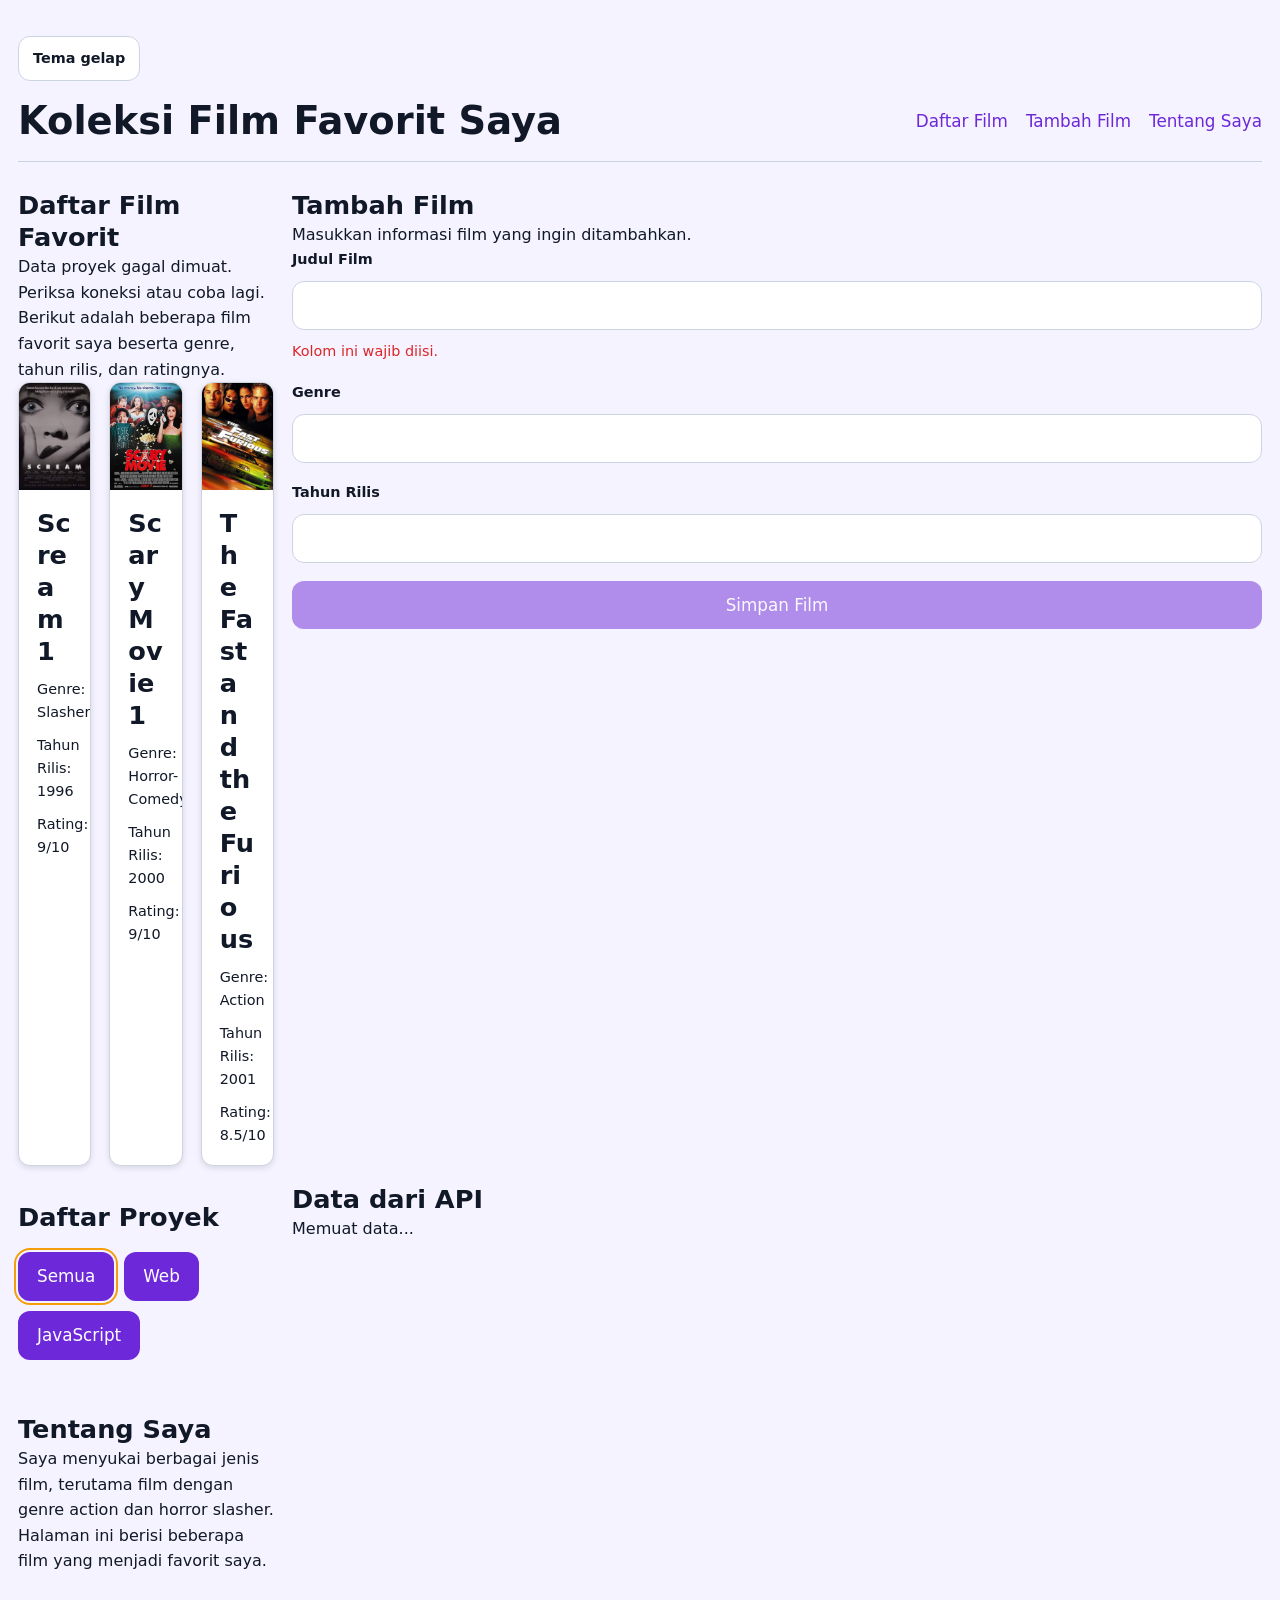
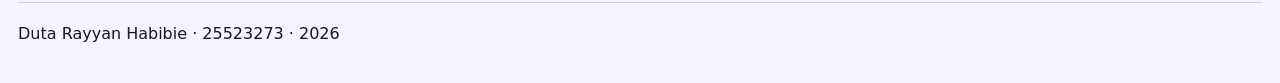
==== worksheet-p11/profil.html @ c275ae07 "worksheet p11" ====
<!DOCTYPE html>
<html lang="id">
<head>
    <meta charset="utf-8">
    <meta name="viewport" content="width=device-width, initial-scale=1.0">
    <title>Koleksi Film Favorit Saya</title>

    <link rel="stylesheet" href="tokens.css">
    <link rel="stylesheet" href="base.css">
    <link rel="stylesheet" href="layout.css">
    <link rel="stylesheet" href="komponen.css">
    <link rel="stylesheet" href="tema.css">
    <link rel="stylesheet" href="responsif.css">
</head>

<body>
    <div class="page">
        
    <header>
        <input type="checkbox" id="tema" class="pengalih-tema">
        <label for="tema" class="tombol-tema">Tema gelap</label>

        <div class="header-baris">
            <h1>Koleksi Film Favorit Saya</h1>

            <nav aria-label="Navigasi utama">
                <ul>
                    <li><a href="#daftar-film">Daftar Film</a></li>
                    <li><a href="#tambah-film">Tambah Film</a></li>
                    <li><a href="#tentang-saya">Tentang Saya</a></li>
                </ul>
            </nav>
        </div>
    </header>

    <main class="isi">
        <section id="daftar-film" class="utama">
            <h2>Daftar Film Favorit</h2>
            
            <p id="pesan-muat" hidden>Memuat data...</p>
            <p id="pesan-galat" role="alert" hidden></p>

            <p>
                Berikut adalah beberapa film favorit saya beserta genre,
                tahun rilis, dan ratingnya.
            </p>

            <div class="galeri">

                <article class="kartu">
                    <img src="scream.jpg" alt="Poster film Scream 1">
                    <div class="info-film">
                        <h3>Scream 1</h3>
                        <p>Genre: Slasher</p>
                        <p>Tahun Rilis: 1996</p>
                        <p>Rating: 9/10</p>
                    </div>
                </article>

                <article class="kartu">
                    <img src="scary-movie.jpg" alt="Poster film Scary Movie 1">
                    <div class="info-film">
                        <h3>Scary Movie 1</h3>
                        <p>Genre: Horror-Comedy</p>
                        <p>Tahun Rilis: 2000</p>
                        <p>Rating: 9/10</p>
                    </div>
                </article>

                <article class="kartu">
                    <img src="fast-furious.jpg" alt="Poster film The Fast and the Furious">
                    <div class="info-film">
                        <h3>The Fast and the Furious</h3>
                        <p>Genre: Action</p>
                        <p>Tahun Rilis: 2001</p>
                        <p>Rating: 8.5/10</p>
                    </div>
                </article>

            </div>

        </section>

        <section id="tambah-film" class="bawah">
            <h2>Tambah Film</h2>

            <p>
                Masukkan informasi film yang ingin ditambahkan.
            </p>

            <form id="form-film">
                <div class="form-kolom">
                    <label for="judul-film">Judul Film</label>
                    <input type="text" id="judul-film" name="judul-film" required>
                    <p class="pesan-galat">Judul film harus diisi.</p>
                </div>

                <div class="form-kolom">
                    <label for="genre">Genre</label>
                    <input
                        type="text"
                        id="genre"
                        name="genre"
                        required
                    >
                    <p class="pesan-galat">Genre harus diisi.</p>
                </div>

                <div class="form-kolom">
                    <label for="tahun-rilis">Tahun Rilis</label>
                    <input
                        type="number"
                        id="tahun-rilis"
                        name="tahun-rilis"
                        min="1900"
                        max="2026"
                        required
                    >
                    <p class="pesan-galat">Masukkan tahun rilis yang benar.</p>
                </div>

                <button type="submit" id="tombol-simpan" disabled>
                Simpan Film
            </button>
            </form>
        </section>

        
        <section id="daftar-proyek" class="bawah">
            <h2>Daftar Proyek</h2>

            <div id="filter-proyek">
                <button type="button" data-kategori="semua" class="aktif">
                    Semua
                </button>
                <button type="button" data-kategori="Web">
                    Web
                </button>
                <button type="button" data-kategori="JavaScript">
                    JavaScript
                </button>
            </div>

            <div id="galeri-proyek" class="galeri"></div>
            <p id="pesan-kosong" hidden>Tidak ada proyek yang ditemukan.</p>
        </section>

        <section id="data-api" class="bawah">
            <h2>Data dari API</h2>

            <p id="status-api" role="status" aria-live="polite">
                Memuat data...
            </p>

            <div id="daftar-api" class="galeri"></div>
        </section>

        <section id="tentang-saya" class="sisi">
            <h2>Tentang Saya</h2>

            <p>
                Saya menyukai berbagai jenis film, terutama film dengan genre action
                dan horror slasher. Halaman ini berisi beberapa film
                yang menjadi favorit saya.
            </p>
        </section>
    </main>

    <footer>
        <p>Duta Rayyan Habibie · 25523273 · 2026</p>
    </footer>
    
<script type="module" src="js/app.js"></script>
<script type="module" src="js/dom.js"></script>

</body>
</html>
---- worksheet-p11/tokens.css ----
/* token primitif */
:root {
    --purple-50: #F5F3FF;
    --purple-700: #6D28D9;
    --gray-900: #111827;
    --gray-200: #CBD5E1;
    --white: #FFFFFF;
    --red-600: #DC2626;
    --amber-500: #F59E0B;

    --space-1: 0.375rem;
    --space-2: 0.625rem;
    --space-3: 0.875rem;
    --space-4: 1.125rem;
    --space-6: 1.75rem;

    --radius-md: 0.75rem;
    --radius-full: 9999px;

    --shadow-1: 0 2px 6px rgba(0, 0, 0, 0.12);

    --text-sm: 0.9rem;
    --text-md: 1.05rem;
    --text-xl: 1.6rem;
    --text-3xl: 2.4rem;
}

/*  — token semantik */
:root {
    --color-bg: var(--purple-50);
    --color-fg: var(--gray-900);
    --color-surface: var(--white);
    --color-border: var(--gray-200);
    --color-primary: var(--purple-700);
    --color-danger: var(--red-600);
    --color-focus: var(--amber-500);

    --card-pad: var(--space-4);
    --section-gap: var(--space-6);
}
---- worksheet-p11/base.css ----
/* Reset dan box sizing */
*,
*::before,
*::after {
    box-sizing: border-box;
}

* {
    margin: 0;
}

/* Gambar responsif */
img {
    max-width: 100%;
    height: auto;
    display: block;
}

/* Tipografi */
html {
    font-size: 100%;
}

body {
    font-family: system-ui, "Segoe UI", Roboto, sans-serif;
    font-size: var(--text-md);
    line-height: 1.6;
    color: var(--color-fg);
    background: var(--color-bg);
    padding: var(--space-4);
}

/* Heading */
h1 {
    font-size: var(--text-3xl);
    line-height: 1.15;
}

h2 {
    font-size: var(--text-xl);
    line-height: 1.25;
}

h3 {
    font-size: var(--text-md);
}

/* Lebar teks agar nyaman dibaca */
main p {
    max-width: 60ch;
}
---- worksheet-p11/layout.css ----
/* Kerangka halaman */

.page {
    display: grid;
    grid-template-rows: auto 1fr auto;
    min-height: 100dvh;
}

/* Header */

header {
    padding-block: var(--space-4);
    border-bottom: 1px solid var(--color-border);
}

.header-baris {
    display: flex;
    align-items: center;
    justify-content: space-between;
    gap: var(--space-4);
    flex-wrap: wrap;
}

/* Navbar */

nav ul {
    display: flex;
    gap: var(--space-4);
    list-style: none;
    padding: 0;
    flex-wrap: wrap;
}

nav a {
    color: var(--color-primary);
    text-decoration: none;
}

nav a:hover {
    text-decoration: underline;
}

/* Layout utama */

.isi {
    display: flex;
    flex-direction: column;
    gap: var(--space-6);
    padding-block: var(--space-6);
}

.isi > * {
    width: 100%;
    min-width: 0;
    box-sizing: border-box;
}

/* Section P8 */

.sisi,
.utama,
.bawah {
    grid-area: auto;
}

/* Daftar proyek P9 */

#daftar-proyek {
    display: flex;
    flex-direction: column;
    gap: var(--space-4);
    margin-top: var(--space-4);
}

#filter-proyek {
    display: flex;
    flex-wrap: wrap;
    gap: var(--space-2);
}

#galeri-proyek {
    display: grid;
    grid-template-columns: repeat(
        auto-fit,
        minmax(min(16rem, 100%), 1fr)
    );
    gap: var(--space-4);
    width: 100%;
}

#galeri-proyek .kartu {
    min-width: 0;
    min-height: 0;
    padding: var(--space-4);
}

#tentang-saya {
    margin-top: var(--space-4);
}

footer {
    padding-block: var(--space-4);
    border-top: 1px solid var(--color-border);
    font-size: var(--text-sm);
}
---- worksheet-p11/komponen.css ----
/* Form */
.form-kolom {
    display: flex;
    flex-direction: column;
    gap: var(--space-2);
}

label {
    font-size: var(--text-sm);
    font-weight: 600;
}

input,
select,
textarea {
    font: inherit;
    padding: var(--space-2) var(--space-3);
    border: 1px solid var(--color-border);
    border-radius: var(--radius-md);
    background: var(--color-surface);
    color: var(--color-fg);
}

/* Tombol */
button {
    font: inherit;
    padding: var(--space-2) var(--space-4);
    border: 1px solid transparent;
    border-radius: var(--radius-md);
    background: var(--color-primary);
    color: var(--color-surface);
    cursor: pointer;
}

button:hover {
    opacity: 0.9;
}

/* Fokus keyboard */
:focus-visible {
    outline: 2px solid var(--color-focus);
    outline-offset: 2px;
}

/* Validasi form */
input:user-invalid {
    border-color: var(--color-danger);
    border-width: 2px;
}

.pesan-galat {
    display: none;
    color: var(--color-danger);
    font-size: var(--text-sm);
}

.form-kolom:has(input:user-invalid) .pesan-galat {
    display: block;
}

/* Tabel */
table {
    width: 100%;
    border-collapse: collapse;
}

th,
td {
    padding: var(--space-2);
    border: 1px solid var(--color-border);
    text-align: left;
}

caption {
    font-weight: 600;
    margin-bottom: var(--space-2);
}

/* Gambar */
figure {
    display: flex;
    flex-direction: column;
    gap: var(--space-2);
}

figcaption {
    font-size: var(--text-sm);
}

.galeri {
    display: grid;
    grid-template-columns: repeat(auto-fit, minmax(16rem, 1fr));
    gap: var(--space-4);
}

.kartu {
    display: grid;
    align-content: start;
    min-height: 14rem;
    background: var(--color-surface);
    border: 1px solid var(--color-border);
    border-radius: var(--radius-md);
    box-shadow: var(--shadow-1);
    overflow: hidden;
    padding: 0;
}

.kartu > img {
    width: 100%;
    aspect-ratio: 2 / 3;
    object-fit: cover;
    display: block;
}

.info-film {
    display: flex;
    flex-direction: column;
    gap: var(--space-2);
    padding: var(--card-pad);
    min-width: 0;
}

.info-film h3 {
    font-size: var(--text-xl);
    line-height: 1.25;
    overflow-wrap: anywhere;
}

.info-film p {
    font-size: var(--text-sm);
}

#daftar-proyek {
    display: grid;
    gap: var(--space-4);
    min-width: 0;
}

#filter-proyek {
    display: flex;
    flex-wrap: wrap;
    gap: var(--space-2);
}

#filter-proyek button.aktif {
    outline: 2px solid var(--color-focus);
    outline-offset: 2px;
}

#galeri-proyek .kartu {
    min-height: 0;
    padding: var(--space-4);
    gap: var(--space-2);
}

#galeri-proyek .kartu h3 {
    overflow-wrap: anywhere;
}

#galeri-proyek .kartu p {
    margin: 0;
}

#pesan-kosong {
    margin: 0;
}

#daftar-proyek,
#tentang-saya {
    margin-top: var(--space-4);
}

#tambah-film {
    min-width: 0;
}

#tambah-film form {
    display: grid;
    gap: var(--space-4);
}

#daftar-film .galeri {
    grid-template-columns: repeat(3, minmax(0, 1fr));
}

#daftar-film .kartu {
    min-width: 0;
}

#daftar-film .info-film {
    padding: var(--space-4);
}

#daftar-film .info-film h3 {
    overflow-wrap: break-word;
}

#galeri-proyek {
    display: grid;
    grid-template-columns: repeat(auto-fit, minmax(min(16rem, 100%), 1fr));
    gap: var(--space-4);
}

#galeri-proyek .kartu {
    min-height: 0;
    padding: var(--space-4);
}

button:disabled {
    opacity: 0.5;
    cursor: not-allowed;
}
---- worksheet-p11/tema.css ----
/* Tema otomatis mengikuti pengaturan sistem */
@media (prefers-color-scheme: dark) {
    :root {
        --color-bg: #0F172A;
        --color-fg: #E2E8F0;
        --color-surface: #1E293B;
        --color-border: #334155;
        --color-primary: var(--purple-700);
        --color-danger: #FF8A8A;
        --color-focus: #FFC000;
        --shadow-1: 0 1px 3px rgba(0, 0, 0, 0.45);
    }
}

/* Tema terang ketika checkbox tidak dicentang */
:root:has(#tema:not(:checked)) {
    --color-bg: #F5F3FF;
    --color-fg: #111827;
    --color-surface: #FFFFFF;
    --color-border: #CBD5E1;
    --color-primary: var(--purple-700);
    --color-danger: #DC2626;
    --color-focus: #F59E0B;
    --shadow-1: 0 2px 6px rgba(0, 0, 0, 0.12);
}

/* Tema gelap ketika checkbox dicentang */
:root:has(#tema:checked) {
    --color-bg: #0F172A;
    --color-fg: #E2E8F0;
    --color-surface: #1E293B;
    --color-border: #334155;
    --color-primary: var(--purple-700);
    --color-danger: #FF8A8A;
    --color-focus: #FFC000;
    --shadow-1: 0 1px 3px rgba(0, 0, 0, 0.45);
}

/* Checkbox asli disembunyikan */
.pengalih-tema {
    position: absolute;
    opacity: 0;
    pointer-events: none;
}

/* Tombol tema */
.tombol-tema {
    display: inline-block;
    padding: var(--space-2) var(--space-3);
    border: 1px solid var(--color-border);
    border-radius: var(--radius-md);
    background: var(--color-surface);
    color: var(--color-fg);
    cursor: pointer;
    margin-bottom: var(--space-4);
}
---- worksheet-p11/responsif.css ----
/* Dasar: layar kecil */
.isi {
    display: grid;
    grid-template-columns: 1fr;
    grid-template-areas:
        "utama"
        "bawah"
        "sisi";
    gap: var(--space-4);
}

.galeri {
    display: grid;
    grid-template-columns: 1fr;
    gap: var(--space-4);
}

/* Tablet */
@media (min-width: 48rem) {
    .galeri {
        grid-template-columns: repeat(2, 1fr);
    }
}

/* Desktop */
@media (min-width: 60rem) {
    .isi {
        grid-template-columns: 16rem 1fr;
        grid-template-areas:
            "sisi utama"
            "sisi bawah";
    }

    .galeri {
        grid-template-columns: repeat(3, 1fr);
    }
}

/* Gambar */
img {
    max-width: 100%;
    height: auto;
}

/* Tabel lebar */
.table-wrap {
    overflow-x: auto;
}

/* Teks */
p {
    font-size: 1rem;
    line-height: 1.6;
}

/* Teks panjang */
.kartu,
.info-film {
    min-width: 0;
}

.info-film h3 {
    overflow-wrap: anywhere;
}
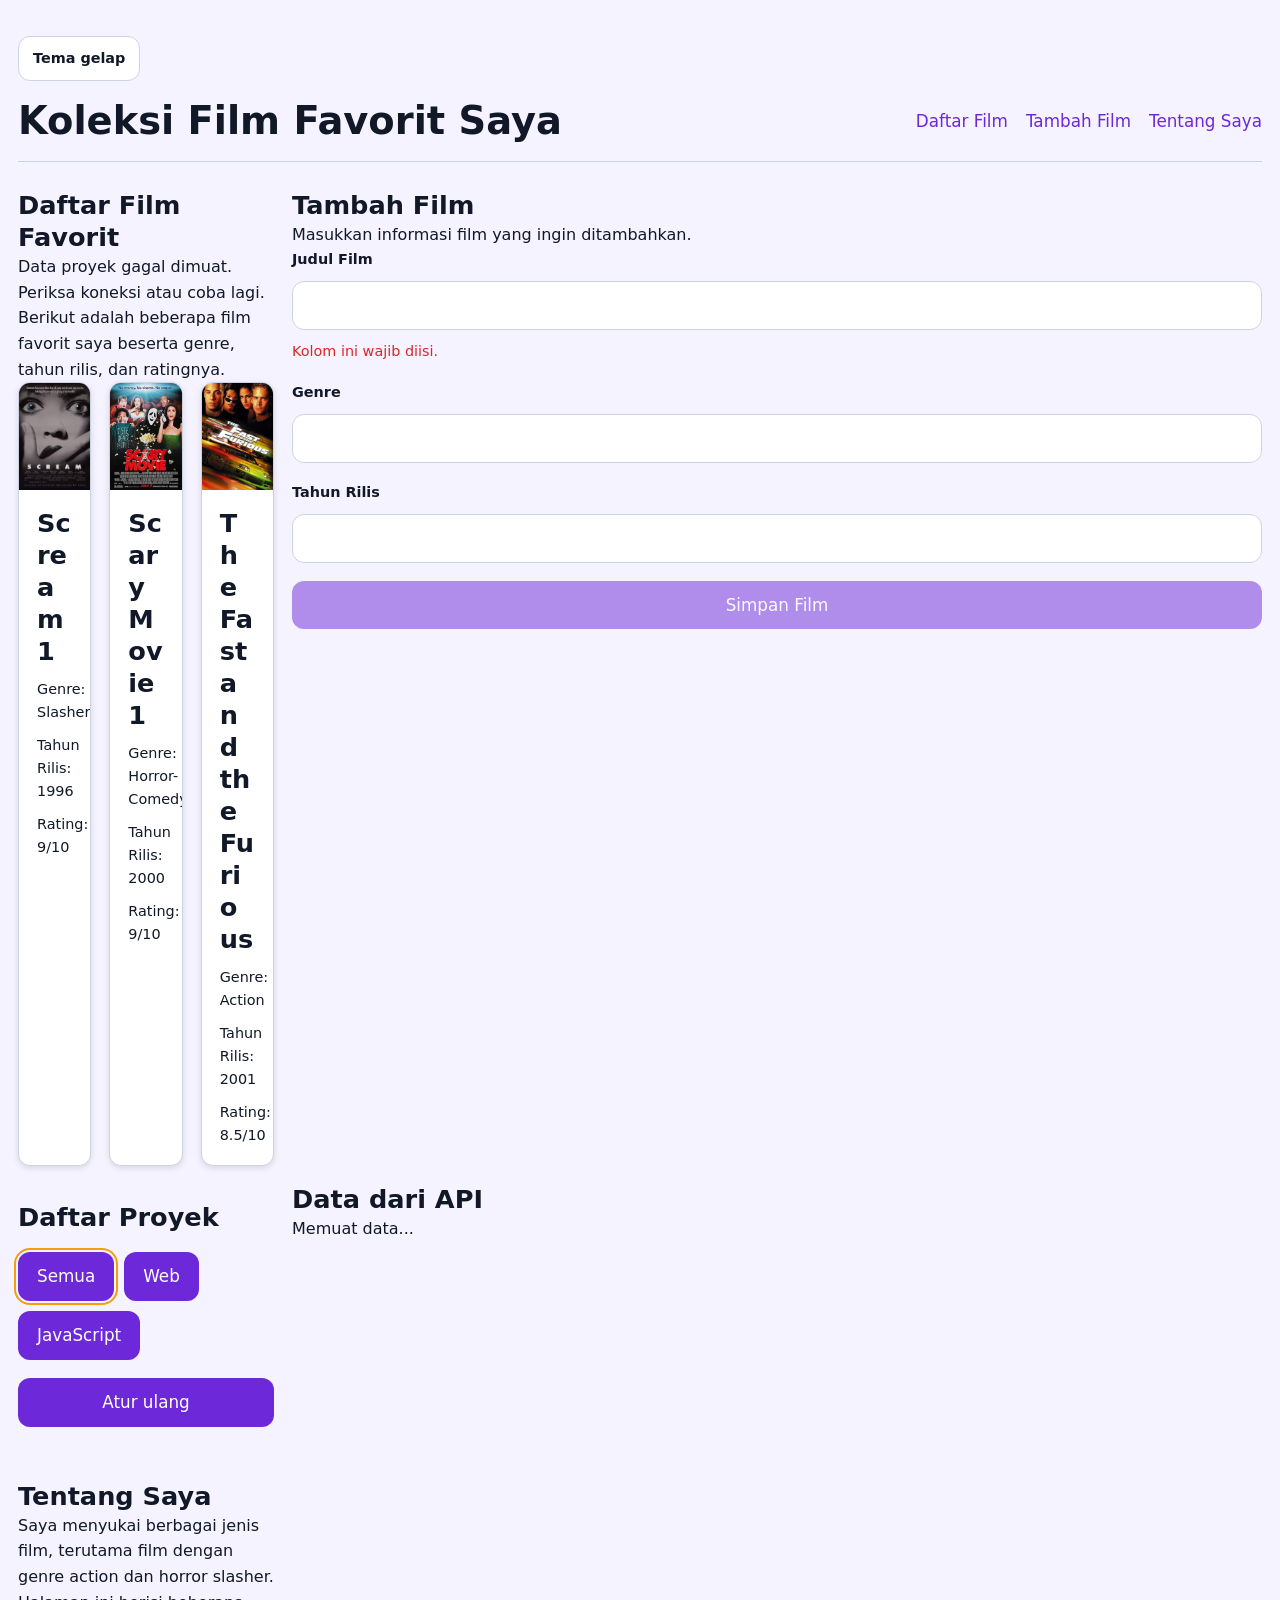
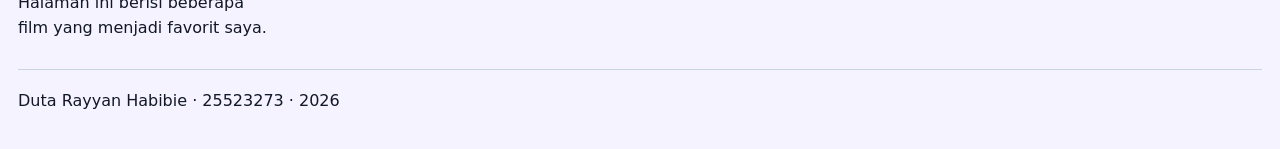
==== commit 78d6d208: "p11 memisahkan modul dan simpan state" ====
--- a/worksheet-p11/profil.html
+++ b/worksheet-p11/profil.html
@@ -141,6 +141,8 @@
                 </button>
             </div>
 
+            <button type="button" id="atur-ulang">Atur ulang</button>
+
             <div id="galeri-proyek" class="galeri"></div>
             <p id="pesan-kosong" hidden>Tidak ada proyek yang ditemukan.</p>
         </section>
@@ -171,7 +173,6 @@
     </footer>
     
 <script type="module" src="js/app.js"></script>
-<script type="module" src="js/dom.js"></script>
 
 </body>
 </html>
